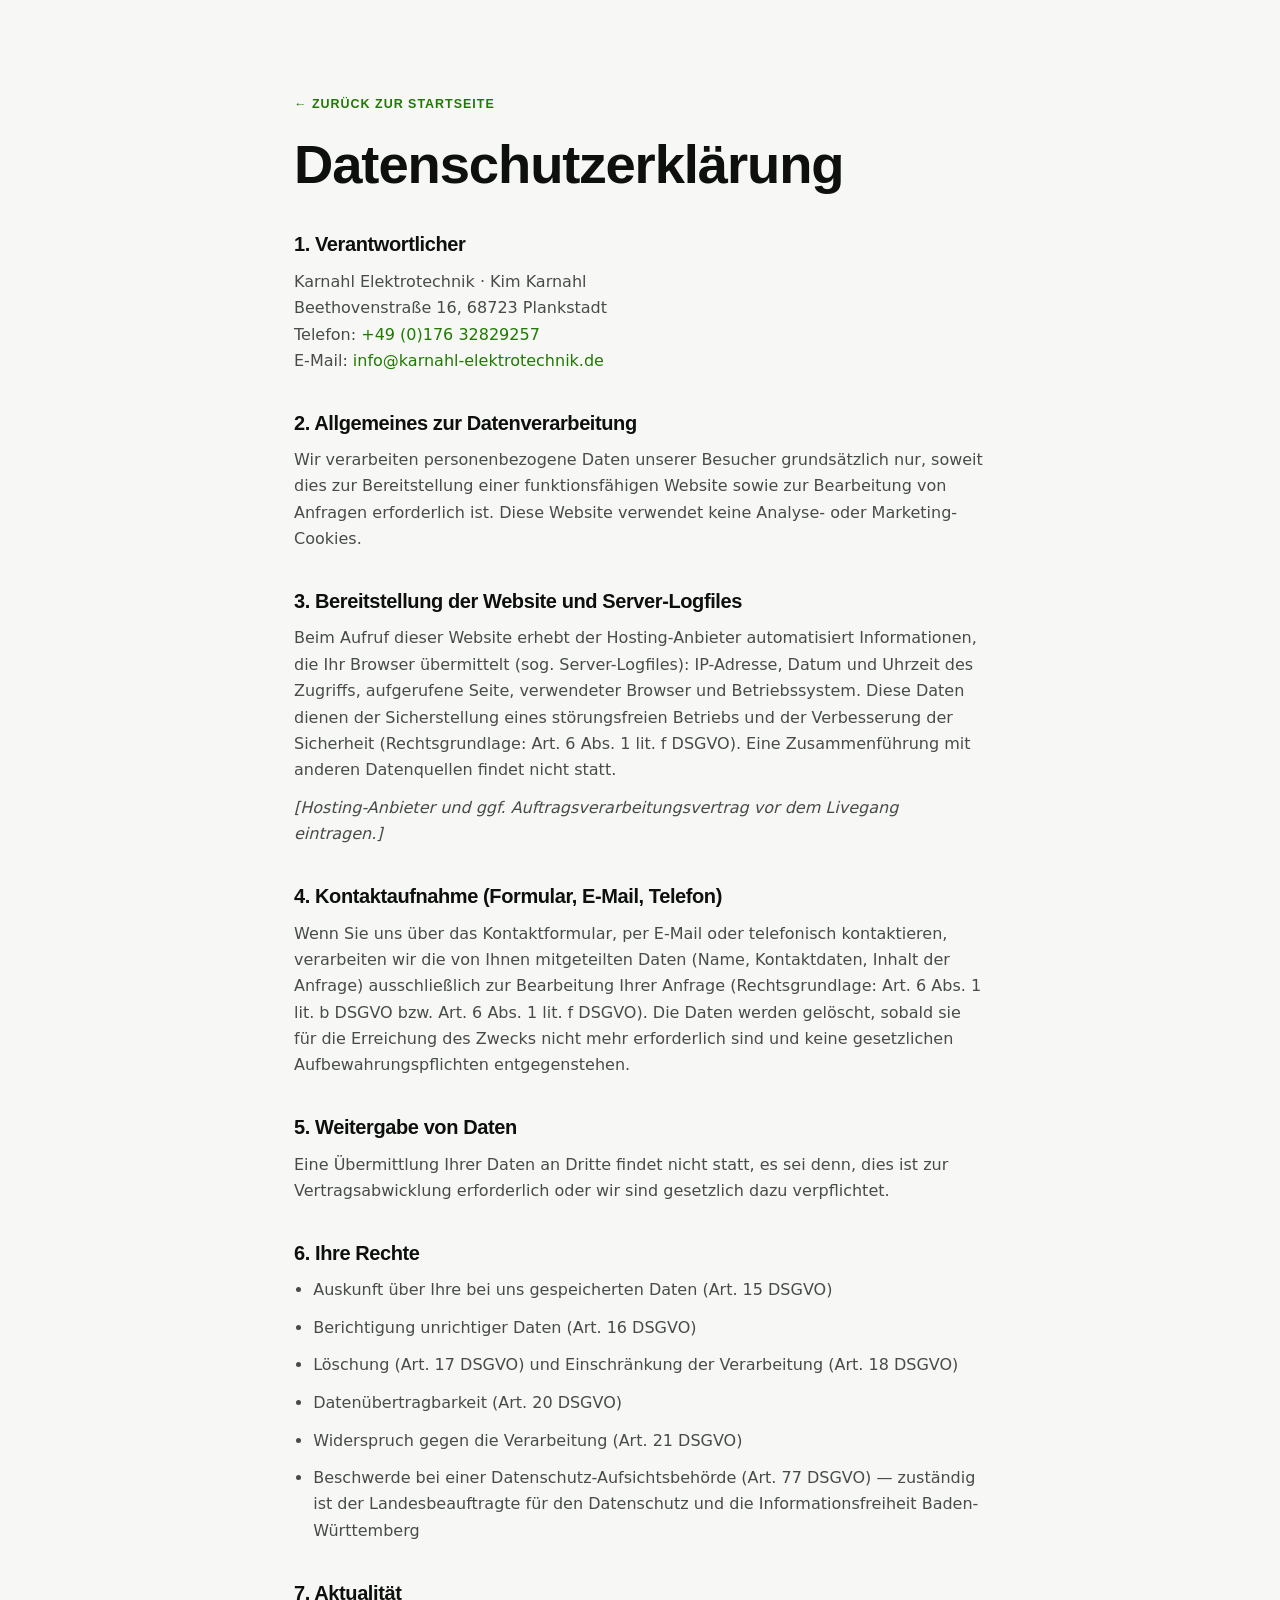
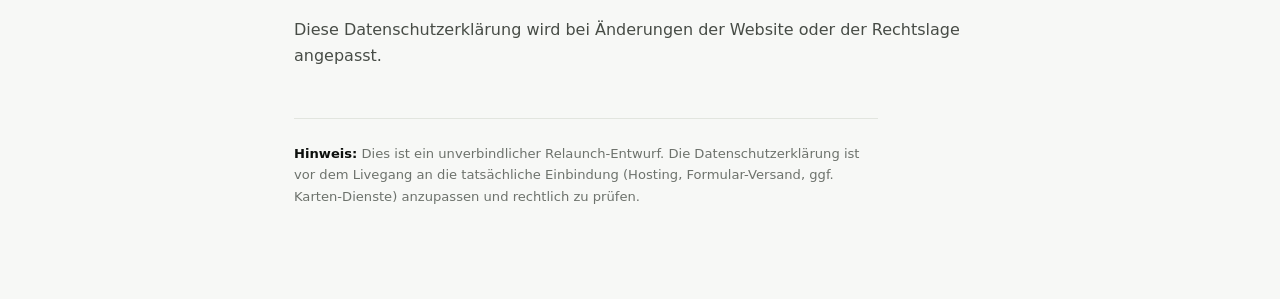
==== datenschutz.html @ 7d43b594 "Karnahl Elektrotechnik: Relaunch-Vorschau (Montserrat + Volt-Grün, Bild-Slots mit Platzhaltern) Co-A" ====
<!DOCTYPE html>
<html lang="de">
<head>
<meta charset="UTF-8">
<meta name="viewport" content="width=device-width, initial-scale=1">
<title>Datenschutzerklärung – Karnahl Elektrotechnik</title>
<meta name="robots" content="noindex, nofollow">
<meta name="theme-color" content="#0d100d">
<link rel="icon" href="img/favicon.svg" type="image/svg+xml">
<link rel="stylesheet" href="css/style.css">
<link rel="stylesheet" href="css/legal.css">
</head>
<body>
<div class="legal">
  <a class="back" href="index.html">← Zurück zur Startseite</a>
  <h1>Datenschutzerklärung</h1>

  <h2>1. Verantwortlicher</h2>
  <p>
    Karnahl Elektrotechnik · Kim Karnahl<br>
    Beethovenstraße 16, 68723 Plankstadt<br>
    Telefon: <a href="tel:+4917632829257">+49 (0)176 32829257</a><br>
    E-Mail: <a href="mailto:info@karnahl-elektrotechnik.de">info@karnahl-elektrotechnik.de</a>
  </p>

  <h2>2. Allgemeines zur Datenverarbeitung</h2>
  <p>Wir verarbeiten personenbezogene Daten unserer Besucher grundsätzlich nur, soweit dies zur Bereitstellung einer funktionsfähigen Website sowie zur Bearbeitung von Anfragen erforderlich ist. Diese Website verwendet keine Analyse- oder Marketing-Cookies.</p>

  <h2>3. Bereitstellung der Website und Server-Logfiles</h2>
  <p>Beim Aufruf dieser Website erhebt der Hosting-Anbieter automatisiert Informationen, die Ihr Browser übermittelt (sog. Server-Logfiles): IP-Adresse, Datum und Uhrzeit des Zugriffs, aufgerufene Seite, verwendeter Browser und Betriebssystem. Diese Daten dienen der Sicherstellung eines störungsfreien Betriebs und der Verbesserung der Sicherheit (Rechtsgrundlage: Art. 6 Abs. 1 lit. f DSGVO). Eine Zusammenführung mit anderen Datenquellen findet nicht statt.</p>
  <p><em>[Hosting-Anbieter und ggf. Auftragsverarbeitungsvertrag vor dem Livegang eintragen.]</em></p>

  <h2>4. Kontaktaufnahme (Formular, E-Mail, Telefon)</h2>
  <p>Wenn Sie uns über das Kontaktformular, per E-Mail oder telefonisch kontaktieren, verarbeiten wir die von Ihnen mitgeteilten Daten (Name, Kontaktdaten, Inhalt der Anfrage) ausschließlich zur Bearbeitung Ihrer Anfrage (Rechtsgrundlage: Art. 6 Abs. 1 lit. b DSGVO bzw. Art. 6 Abs. 1 lit. f DSGVO). Die Daten werden gelöscht, sobald sie für die Erreichung des Zwecks nicht mehr erforderlich sind und keine gesetzlichen Aufbewahrungspflichten entgegenstehen.</p>

  <h2>5. Weitergabe von Daten</h2>
  <p>Eine Übermittlung Ihrer Daten an Dritte findet nicht statt, es sei denn, dies ist zur Vertragsabwicklung erforderlich oder wir sind gesetzlich dazu verpflichtet.</p>

  <h2>6. Ihre Rechte</h2>
  <ul>
    <li>Auskunft über Ihre bei uns gespeicherten Daten (Art. 15 DSGVO)</li>
    <li>Berichtigung unrichtiger Daten (Art. 16 DSGVO)</li>
    <li>Löschung (Art. 17 DSGVO) und Einschränkung der Verarbeitung (Art. 18 DSGVO)</li>
    <li>Datenübertragbarkeit (Art. 20 DSGVO)</li>
    <li>Widerspruch gegen die Verarbeitung (Art. 21 DSGVO)</li>
    <li>Beschwerde bei einer Datenschutz-Aufsichtsbehörde (Art. 77 DSGVO) — zuständig ist der Landesbeauftragte für den Datenschutz und die Informationsfreiheit Baden-Württemberg</li>
  </ul>

  <h2>7. Aktualität</h2>
  <p>Diese Datenschutzerklärung wird bei Änderungen der Website oder der Rechtslage angepasst.</p>

  <p class="muted-note"><strong>Hinweis:</strong> Dies ist ein unverbindlicher Relaunch-Entwurf. Die Datenschutzerklärung ist vor dem Livegang an die tatsächliche Einbindung (Hosting, Formular-Versand, ggf. Karten-Dienste) anzupassen und rechtlich zu prüfen.</p>
</div>
</body>
</html>
---- css/style.css ----
/* ============================================================
   Karnahl Elektrotechnik — Relaunch-Entwurf
   Marken-DNA der Altseite: Montserrat, Schwarz/Weiß + Volt-Grün
   (rgb 64,255,0 — auf der alten Seite Icon-Hover, hier Signatur)
   ============================================================ */

/* ---------- Fonts (selbst gehostet, DSGVO) ---------- */
@font-face{font-family:'Montserrat';font-weight:500;font-display:swap;src:url('../fonts/montserrat-500.woff2') format('woff2')}
@font-face{font-family:'Montserrat';font-weight:700;font-display:swap;src:url('../fonts/montserrat-700.woff2') format('woff2')}
@font-face{font-family:'Montserrat';font-weight:800;font-display:swap;src:url('../fonts/montserrat-800.woff2') format('woff2')}
@font-face{font-family:'Inter';font-weight:400;font-display:swap;src:url('../fonts/inter-400.woff2') format('woff2')}
@font-face{font-family:'Inter';font-weight:500;font-display:swap;src:url('../fonts/inter-500.woff2') format('woff2')}
@font-face{font-family:'Inter';font-weight:600;font-display:swap;src:url('../fonts/inter-600.woff2') format('woff2')}

/* ---------- Tokens ---------- */
:root{
  --paper:#f7f8f6;
  --paper-2:#eef0ec;
  --white:#ffffff;
  --ink:#0d100d;
  --ink-2:#161a16;
  --ink-soft:#474c46;
  --muted:#6d726c;
  --line:#e2e5df;
  --volt:#40ff00;        /* nur auf dunklen Flächen / als Füllung mit dunkler Schrift */
  --volt-soft:#35d600;
  --green:#1f7a00;       /* lesbares Grün auf hellem Grund */
  --font:'Inter',system-ui,Arial,sans-serif;
  --display:'Montserrat','Inter',sans-serif;
  --maxw:1200px;
  --pad:clamp(1.25rem,5vw,4.5rem);
}

*,*::before,*::after{box-sizing:border-box;margin:0;padding:0}
html{scroll-behavior:smooth;-webkit-text-size-adjust:100%}
body{
  font-family:var(--font);background:var(--paper);color:var(--ink);
  line-height:1.65;overflow-x:hidden;-webkit-font-smoothing:antialiased;
}
img{max-width:100%;display:block}
a{color:inherit;text-decoration:none}
::selection{background:var(--volt);color:var(--ink)}
:focus-visible{outline:2px solid var(--green);outline-offset:3px}

h1,h2,h3,h4{font-family:var(--display);font-weight:800;line-height:1.08;letter-spacing:-.02em}

/* ---------- helpers ---------- */
.wrap{max-width:var(--maxw);margin:0 auto;padding-left:var(--pad);padding-right:var(--pad)}
.eyebrow{
  font-family:var(--display);font-weight:700;font-size:.72rem;letter-spacing:.24em;
  text-transform:uppercase;color:var(--green);display:inline-flex;align-items:center;gap:.7rem;
}
.eyebrow::before{content:"";width:24px;height:2px;background:var(--green);display:inline-block}
.eyebrow.on-dark{color:#fff;text-shadow:0 1px 12px rgba(0,0,0,.6)}
.eyebrow.on-dark::before{background:var(--volt)}

.reveal{opacity:0;transform:translateY(26px);transition:opacity .8s cubic-bezier(.16,1,.3,1),transform .8s cubic-bezier(.16,1,.3,1)}
.reveal.in{opacity:1;transform:none}
@media (prefers-reduced-motion:reduce){.reveal{opacity:1!important;transform:none!important;transition:none}html{scroll-behavior:auto}}

.btn{display:inline-flex;align-items:center;gap:.6rem;font-family:var(--display);font-weight:700;font-size:.9rem;
  padding:.95rem 1.7rem;border-radius:9px;cursor:pointer;border:1.5px solid transparent;
  transition:transform .2s,box-shadow .2s,background .2s,color .2s,border-color .2s}
.btn svg{width:16px;height:16px}
.btn-primary{background:var(--volt);color:var(--ink)}
.btn-primary:hover{background:var(--volt-soft);transform:translateY(-2px);box-shadow:0 12px 30px rgba(64,255,0,.3)}
.btn-outline{border-color:rgba(255,255,255,.35);color:#fff}
.btn-outline:hover{border-color:var(--volt);color:var(--volt);transform:translateY(-2px)}

/* ---------- Bild-Slots (Platzhalter, bis echte Bilder in img/ liegen) ---------- */
.media{position:relative;background:
  repeating-linear-gradient(-45deg,var(--paper-2) 0 14px,#e7eae4 14px 28px)}
.media .ph{position:absolute;inset:0;display:flex;flex-direction:column;align-items:center;justify-content:center;
  gap:.7rem;color:var(--muted);text-align:center;padding:1rem}
.media .ph svg{width:34px;height:34px;opacity:.55}
.media .ph span{font-family:var(--display);font-weight:500;font-size:.68rem;letter-spacing:.14em;text-transform:uppercase}
.media.has-img .ph{display:none}
.media>img{position:absolute;inset:0;width:100%;height:100%;object-fit:cover}
.energy .media{background:repeating-linear-gradient(-45deg,#181d17 0 14px,#141813 14px 28px)}
.energy .media .ph{color:#8b918a}

/* ============================================================ NAV */
.nav{position:fixed;top:0;left:0;right:0;z-index:100;display:flex;align-items:center;justify-content:space-between;
  padding:1rem var(--pad);transition:padding .35s ease,background .35s ease,box-shadow .35s ease;color:#fff}
.nav.scrolled{background:rgba(13,16,13,.9);backdrop-filter:saturate(140%) blur(10px);box-shadow:0 1px 0 rgba(255,255,255,.08);padding-top:.65rem;padding-bottom:.65rem}
.brand{display:flex;align-items:center;gap:.65rem;flex:none}
.bmark{width:40px;height:40px;border-radius:10px;background:var(--volt);color:var(--ink);display:grid;place-items:center;flex:none}
.bmark svg{width:22px;height:22px}
.brand .bname{font-family:var(--display);font-weight:800;font-size:1.06rem;line-height:1.05;letter-spacing:-.01em;color:#fff;text-shadow:0 1px 10px rgba(0,0,0,.5)}
.brand .bname span{display:block;font-family:var(--font);font-weight:500;font-size:.62rem;letter-spacing:.16em;text-transform:uppercase;color:#c9cdc7;text-shadow:0 1px 8px rgba(0,0,0,.6)}
@media(max-width:520px){.brand .bname span{display:none}}
.nav-links{display:flex;align-items:center;gap:1.8rem;font-size:.92rem;font-weight:500}
.nav-links a{color:#e8eae6;transition:color .2s;text-shadow:0 1px 10px rgba(0,0,0,.55)}
.nav-links a:hover{color:var(--volt)}
.nav-cta{color:var(--ink)!important;background:var(--volt);padding:.55rem 1.1rem;border-radius:8px;font-family:var(--display);font-weight:700;font-size:.85rem;text-shadow:none!important}
.nav-cta:hover{background:var(--volt-soft);color:var(--ink)!important}
.burger{display:none;flex-direction:column;gap:5px;background:none;border:0;cursor:pointer;padding:.4rem;z-index:110}
.burger span{width:24px;height:2px;background:#fff;transition:.3s}
.burger.open span{background:var(--ink)}
.burger.open span:nth-child(1){transform:translateY(7px) rotate(45deg)}
.burger.open span:nth-child(2){opacity:0}
.burger.open span:nth-child(3){transform:translateY(-7px) rotate(-45deg)}

/* ============================================================ HERO */
.hero{position:relative;min-height:100svh;display:flex;align-items:flex-end;overflow:hidden;background:
  radial-gradient(1100px 620px at 78% 18%,rgba(64,255,0,.14),transparent 60%),
  radial-gradient(800px 500px at 12% 88%,rgba(64,255,0,.07),transparent 65%),
  linear-gradient(180deg,#10140f 0%,#0d100d 55%,#0a0d0a 100%)}
.hero-bg{position:absolute;inset:0;z-index:0;background:none}
.hero-bg .ph{display:none}
.hero-bg>img{position:absolute;inset:0;width:100%;height:118%;object-fit:cover;object-position:center;will-change:transform;opacity:.5}
.hero-bg::after{content:"";position:absolute;inset:0;
  background:linear-gradient(180deg,rgba(13,16,13,.55) 0%,rgba(13,16,13,.25) 35%,rgba(13,16,13,.55) 68%,rgba(10,13,10,.92) 100%)}
.hero-grid{position:absolute;inset:0;z-index:1;pointer-events:none;opacity:.5;
  background:
    linear-gradient(rgba(255,255,255,.045) 1px,transparent 1px),
    linear-gradient(90deg,rgba(255,255,255,.045) 1px,transparent 1px);
  background-size:72px 72px;
  -webkit-mask-image:radial-gradient(900px 600px at 70% 30%,#000 30%,transparent 75%);
  mask-image:radial-gradient(900px 600px at 70% 30%,#000 30%,transparent 75%)}
.hero-inner{position:relative;z-index:2;width:100%;max-width:var(--maxw);margin:0 auto;padding:clamp(7rem,16vh,10rem) var(--pad) clamp(3rem,7vh,5rem)}
.hero h1{font-size:clamp(2.5rem,7.2vw,5.6rem);color:#fff;text-wrap:balance;margin:1.3rem 0 1.2rem;max-width:15ch;text-shadow:0 2px 30px rgba(0,0,0,.45)}
.hero h1 em{font-style:normal;color:var(--volt);text-shadow:0 0 38px rgba(64,255,0,.45)}
.hero-sub{max-width:52ch;font-size:clamp(1rem,1.6vw,1.18rem);color:#dde1db;font-weight:400;text-shadow:0 1px 14px rgba(0,0,0,.6)}
.hero-actions{display:flex;flex-wrap:wrap;gap:.9rem;margin-top:2.1rem}
.hero-meta{display:flex;flex-wrap:wrap;gap:1.2rem 2.4rem;margin-top:clamp(2.2rem,6vh,3.4rem);padding-top:1.4rem;border-top:1px solid rgba(255,255,255,.14)}
.hero-meta span{font-size:.86rem;color:#b9beb7}
.hero-meta b{color:#fff;font-family:var(--display);font-weight:700;margin-right:.35rem}

/* ============================================================ TRUST STRIP */
.strip{background:var(--ink);color:#fff;overflow:hidden;border-top:1px solid rgba(64,255,0,.25)}
.strip-track{display:flex;gap:3rem;padding:.95rem 0;white-space:nowrap;width:max-content;animation:marq 32s linear infinite}
.strip:hover .strip-track{animation-play-state:paused}
.strip-track span{font-family:var(--display);font-weight:500;font-size:.78rem;letter-spacing:.14em;text-transform:uppercase;color:#d6d9d4;display:inline-flex;align-items:center;gap:3rem}
.strip-track span::after{content:"◆";color:var(--volt);font-size:.6rem}
@keyframes marq{to{transform:translateX(-50%)}}
@media(prefers-reduced-motion:reduce){.strip-track{animation:none}}

/* ============================================================ INTRO */
.intro{padding:clamp(5rem,12vh,8.5rem) 0}
.intro-grid{display:grid;grid-template-columns:1.25fr 1fr;gap:clamp(2rem,5vw,5rem);align-items:end}
.intro .big{font-family:var(--display);font-size:clamp(1.5rem,3.6vw,2.6rem);font-weight:800;line-height:1.22;letter-spacing:-.02em;max-width:22ch;text-wrap:balance;margin-top:1.4rem}
.intro .big b{color:var(--green);font-weight:800}
.intro-side p{color:var(--ink-soft);margin-bottom:1rem}
.intro-stats{display:flex;gap:2.5rem;margin-top:2rem;flex-wrap:wrap}
.intro-stats .s b{font-family:var(--display);font-size:2rem;font-weight:800;color:var(--green);display:block;line-height:1}
.intro-stats .s span{font-size:.76rem;letter-spacing:.05em;color:var(--muted);text-transform:uppercase}
@media(max-width:800px){.intro-grid{grid-template-columns:1fr}}

/* ============================================================ LEISTUNGEN */
.services{padding:clamp(3rem,6vh,4rem) 0 clamp(5rem,12vh,8rem)}
.sec-head{display:flex;justify-content:space-between;align-items:flex-end;gap:2rem;margin-bottom:3rem;flex-wrap:wrap}
.sec-head h2{font-size:clamp(2rem,5vw,3.2rem)}
.sec-head p{color:var(--ink-soft);max-width:36ch}
.svc-grid{display:grid;grid-template-columns:repeat(3,1fr);gap:clamp(1rem,2.5vw,1.5rem)}
.svc{background:var(--white);border:1px solid var(--line);border-radius:16px;overflow:hidden;display:flex;flex-direction:column;
  transition:transform .35s cubic-bezier(.16,1,.3,1),box-shadow .35s,border-color .35s}
.svc:hover{transform:translateY(-6px);box-shadow:0 24px 50px rgba(13,16,13,.1);border-color:#c9d6c2}
.svc.feature{grid-column:1/-1;flex-direction:row}
.svc-img{position:relative;overflow:hidden;aspect-ratio:16/10}
.svc-img>img{transition:transform .6s cubic-bezier(.16,1,.3,1)}
.svc:hover .svc-img>img{transform:scale(1.05)}
.svc.feature .svc-img{flex:1.1;min-height:320px;aspect-ratio:auto}
.svc-body{padding:clamp(1.4rem,3vw,2rem);display:flex;flex-direction:column;gap:.6rem}
.svc.feature .svc-body{flex:1;justify-content:center}
.svc-tag{font-family:var(--display);font-weight:700;font-size:.68rem;letter-spacing:.14em;text-transform:uppercase;color:var(--green)}
.svc h3{font-size:clamp(1.25rem,2.2vw,1.6rem)}
.svc.feature h3{font-size:clamp(1.6rem,3vw,2.2rem)}
.svc p{color:var(--ink-soft);font-size:.95rem}
.svc ul{list-style:none;display:flex;flex-wrap:wrap;gap:.4rem .5rem;margin-top:.3rem}
.svc ul li{font-family:var(--display);font-weight:500;font-size:.72rem;color:var(--ink-soft);background:var(--paper);border:1px solid var(--line);padding:.28rem .6rem;border-radius:6px}
@media(max-width:960px){.svc-grid{grid-template-columns:1fr 1fr}}
@media(max-width:640px){.svc-grid{grid-template-columns:1fr}.svc.feature{flex-direction:column}.svc.feature .svc-img{min-height:220px}}

/* ============================================================ ENERGIE (dark band) */
.energy{background:var(--ink);color:#fff;padding:clamp(5rem,13vh,9rem) 0;position:relative;overflow:hidden}
.energy::before{content:"";position:absolute;top:-30%;right:-8%;width:560px;height:560px;border-radius:50%;
  background:radial-gradient(circle,rgba(64,255,0,.22),transparent 70%);pointer-events:none}
.energy-grid{position:relative;display:grid;grid-template-columns:1fr 1fr;gap:clamp(2rem,6vw,5rem);align-items:center}
.energy h2{font-size:clamp(2rem,5vw,3.3rem);margin:1.2rem 0 1.3rem}
.energy h2 span{color:var(--volt)}
.energy p{color:#c3c8c1;margin-bottom:1.1rem;max-width:52ch}
.energy p strong{color:#fff}
.energy-media{border-radius:18px;overflow:hidden;box-shadow:0 40px 80px rgba(0,0,0,.5);aspect-ratio:1/1}
.energy-facts{display:grid;grid-template-columns:repeat(3,1fr);gap:1rem;margin-top:2.2rem}
.energy-facts .f{border-top:2px solid var(--volt);padding-top:.7rem}
.energy-facts .f b{font-family:var(--display);font-weight:800;font-size:1.4rem;display:block;line-height:1.1}
.energy-facts .f span{font-size:.75rem;color:#9aa099;letter-spacing:.04em}
@media(max-width:800px){.energy-grid{grid-template-columns:1fr}.energy-media{order:-1}}

/* ============================================================ BETRIEB */
.about{padding:clamp(5rem,13vh,9rem) 0;background:var(--paper-2)}
.about-grid{display:grid;grid-template-columns:1fr 1.1fr;gap:clamp(2rem,6vw,5rem);align-items:center}
.about-media{border-radius:18px;overflow:hidden;box-shadow:0 40px 80px rgba(13,16,13,.16);aspect-ratio:4/5}
.about h2{font-size:clamp(2rem,5vw,3.1rem);margin:1.2rem 0 1.4rem}
.about p{color:var(--ink-soft);margin-bottom:1.1rem;max-width:52ch}
.about p strong{color:var(--ink);font-weight:600}
.about .vals{display:grid;grid-template-columns:1fr 1fr;gap:1rem 1.5rem;margin-top:1.8rem}
.about .vals .v{display:flex;gap:.7rem;align-items:flex-start}
.about .vals .v svg{width:20px;height:20px;color:var(--green);flex:none;margin-top:2px}
.about .vals .v b{font-family:var(--display);font-weight:700;font-size:.96rem;display:block}
.about .vals .v span{font-size:.85rem;color:var(--muted)}
@media(max-width:800px){.about-grid{grid-template-columns:1fr}.about-media{order:-1;max-width:420px}}

/* ============================================================ KONTAKT */
.contact{padding:clamp(5rem,13vh,9rem) 0}
.contact-grid{display:grid;grid-template-columns:1fr 1fr;gap:clamp(2rem,6vw,5rem)}
.contact h2{font-size:clamp(2rem,5.4vw,3.4rem);margin:1.2rem 0 1.3rem;text-wrap:balance}
.contact-lead{color:var(--ink-soft);max-width:42ch;margin-bottom:2rem}
.contact-list{display:flex;flex-direction:column}
.contact-row{display:flex;align-items:center;gap:1rem;padding:1.1rem 0;border-top:1px solid var(--line);transition:padding-left .25s}
.contact-row:last-child{border-bottom:1px solid var(--line)}
.contact-row:hover{padding-left:.4rem}
.contact-row .ico{width:42px;height:42px;flex:none;border-radius:10px;background:var(--white);border:1px solid var(--line);display:grid;place-items:center;color:var(--green)}
.contact-row .ico svg{width:19px;height:19px}
.contact-row b{display:block;font-family:var(--display);font-weight:700;font-size:.68rem;letter-spacing:.14em;text-transform:uppercase;color:var(--muted)}
.contact-row a,.contact-row p{font-size:1.02rem;font-weight:600;color:var(--ink)}
.card{background:var(--white);border:1px solid var(--line);border-radius:18px;padding:clamp(1.5rem,4vw,2.4rem);box-shadow:0 20px 50px rgba(13,16,13,.06)}
.card h3{font-size:1.3rem;margin-bottom:.3rem}
.card>p{color:var(--muted);font-size:.92rem;margin-bottom:1.5rem}
.field{margin-bottom:1rem}
.field label{display:block;font-family:var(--display);font-weight:500;font-size:.7rem;letter-spacing:.1em;text-transform:uppercase;color:var(--muted);margin-bottom:.4rem}
.field input,.field textarea{width:100%;background:var(--paper);border:1px solid var(--line);border-radius:9px;padding:.8rem 1rem;color:var(--ink);font-family:var(--font);font-size:.95rem;transition:border .2s}
.field input:focus,.field textarea:focus{outline:none;border-color:var(--green)}
.field textarea{resize:vertical;min-height:110px}
.row-2{display:grid;grid-template-columns:1fr 1fr;gap:1rem}
.card .btn-primary{width:100%;justify-content:center;margin-top:.4rem}
.form-note{font-size:.76rem;color:var(--muted);margin-top:1rem;line-height:1.5}
.form-note a{text-decoration:underline}
@media(max-width:800px){.contact-grid{grid-template-columns:1fr}.row-2{grid-template-columns:1fr}}

/* ============================================================ FOOTER */
.footer{background:var(--ink);color:#fff;padding:clamp(3rem,7vh,4.5rem) 0 2rem}
.footer-top{display:flex;justify-content:space-between;gap:2.5rem;flex-wrap:wrap;padding-bottom:2.5rem;border-bottom:1px solid rgba(255,255,255,.12)}
.footer-brand{max-width:34ch}
.footer-brand .fname{font-family:var(--display);font-weight:800;font-size:1.15rem;margin-bottom:.8rem}
.footer-brand p{color:#a6aba4;font-size:.9rem}
.footer-cols{display:flex;gap:clamp(2rem,6vw,4.5rem);flex-wrap:wrap}
.footer-col h4{font-family:var(--display);font-weight:700;font-size:.7rem;letter-spacing:.14em;text-transform:uppercase;color:var(--volt);margin-bottom:1rem}
.footer-col a,.footer-col p{display:block;color:#a6aba4;font-size:.9rem;margin-bottom:.55rem;transition:color .2s}
.footer-col a:hover{color:#fff}
.footer-bottom{display:flex;justify-content:space-between;gap:1rem;flex-wrap:wrap;padding-top:1.8rem;font-size:.8rem;color:#898e87}
.footer-bottom .made{font-family:var(--display);font-weight:500}

/* ---------- Mobile nav ---------- */
@media(max-width:900px){
  .nav-links{position:fixed;inset:0 0 0 auto;width:min(80%,320px);flex-direction:column;justify-content:center;align-items:flex-start;
    gap:1.5rem;background:var(--white);padding:2rem var(--pad);transform:translateX(100%);
    transition:transform .4s cubic-bezier(.16,1,.3,1);box-shadow:-10px 0 40px rgba(0,0,0,.15)}
  .nav-links.open{transform:translateX(0)}
  .nav-links a{font-size:1.15rem;color:var(--ink);text-shadow:none}
  .nav-links a:hover{color:var(--green)}
  .burger{display:flex}
}
---- css/legal.css ----
.legal{max-width:820px;margin:0 auto;padding:clamp(4rem,10vh,6rem) var(--pad) 5rem}
.legal a.back{font-family:var(--display);font-weight:700;font-size:.78rem;letter-spacing:.08em;text-transform:uppercase;color:var(--green)}
.legal h1{font-size:clamp(2rem,6vw,3.4rem);margin:1.2rem 0 2.5rem}
.legal h2{font-size:1.25rem;margin:2.4rem 0 .8rem;color:var(--ink)}
.legal h3{font-size:1.05rem;margin:1.6rem 0 .5rem;color:var(--ink)}
.legal p,.legal li{color:var(--ink-soft);margin-bottom:.7rem;max-width:70ch}
.legal ul{padding-left:1.2rem;margin-bottom:.7rem}
.legal strong{color:var(--ink)}
.legal a{color:var(--green)}
.legal .muted-note{font-size:.82rem;color:var(--muted);margin-top:3rem;padding-top:1.5rem;border-top:1px solid var(--line)}
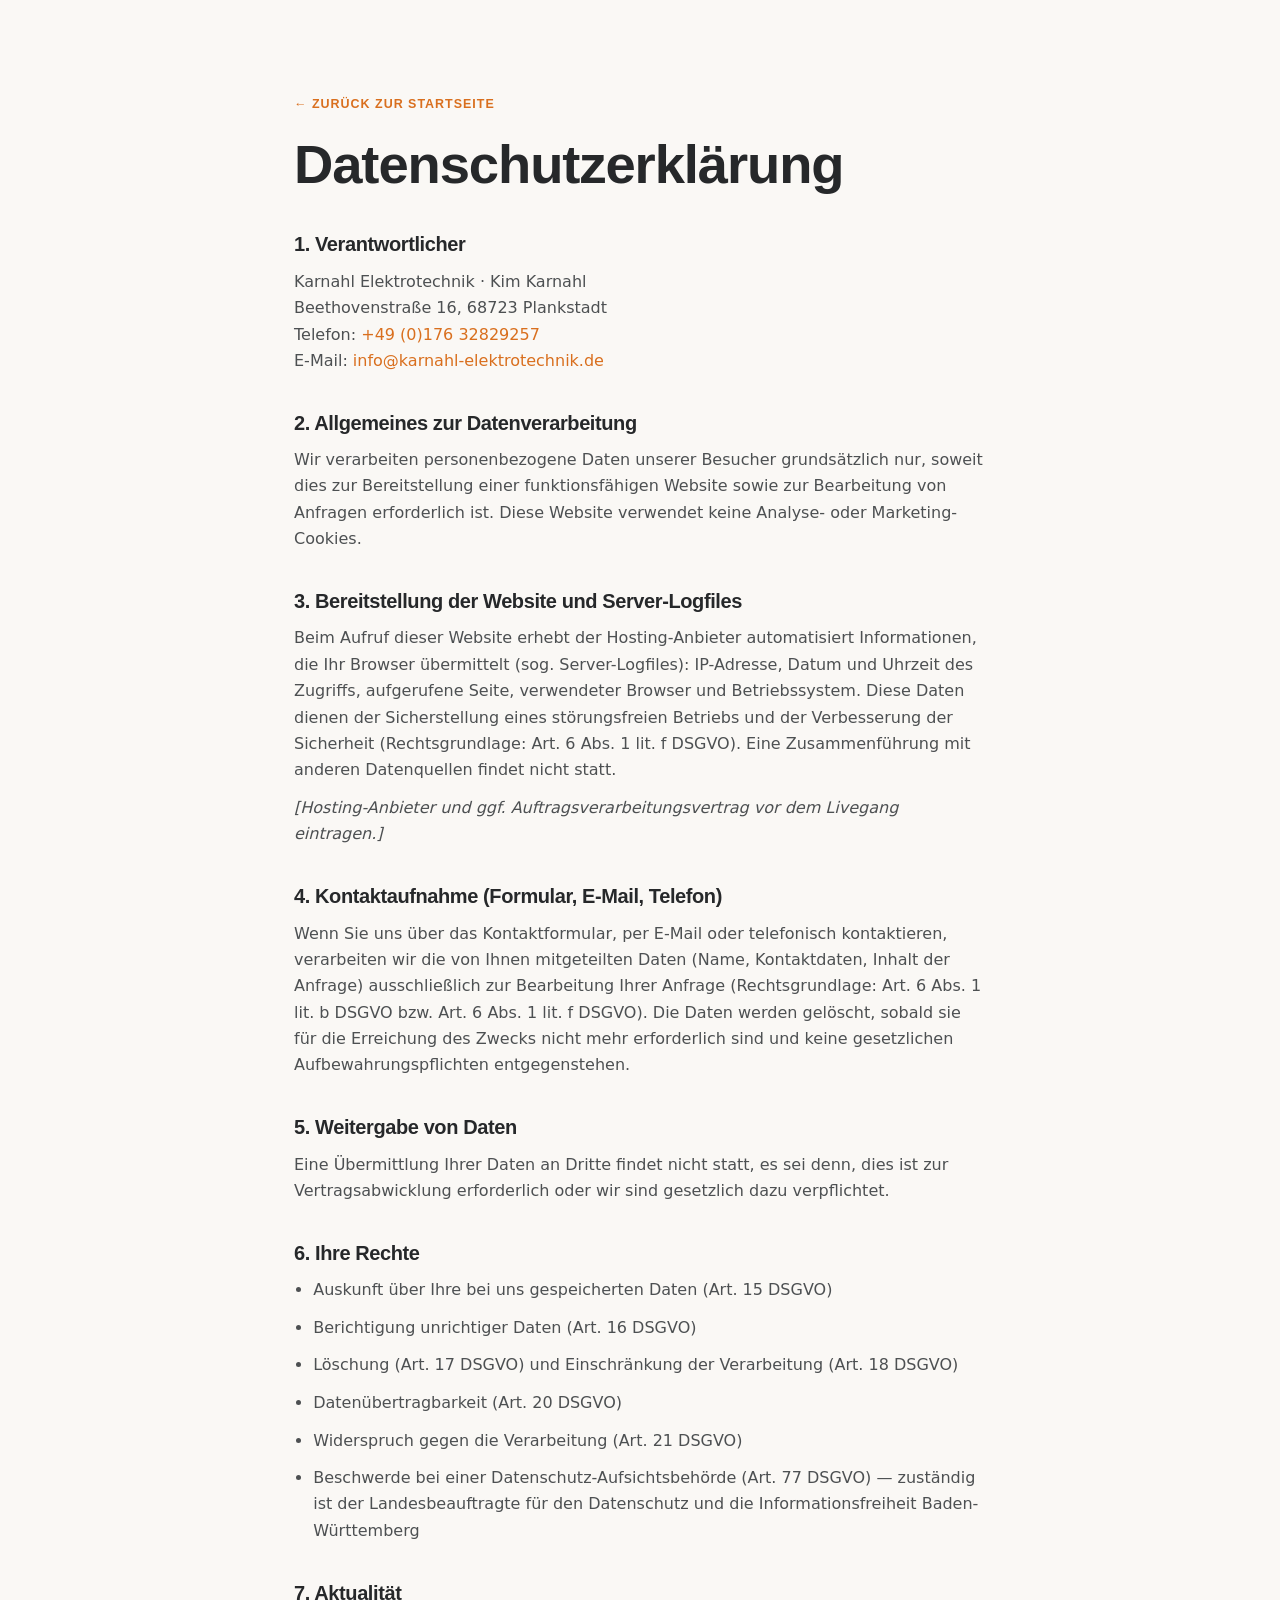
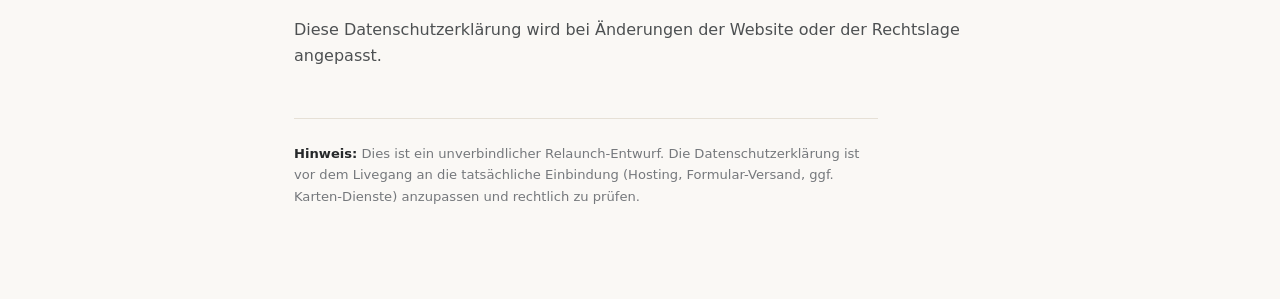
==== commit a2b52968: "Umbau auf echte Marken-DNA: Orange/Anthrazit aus Original-Logo, helle Bühne, Logo eingebunden Co-Aut" ====
--- a/datenschutz.html
+++ b/datenschutz.html
@@ -5,7 +5,7 @@
 <meta name="viewport" content="width=device-width, initial-scale=1">
 <title>Datenschutzerklärung – Karnahl Elektrotechnik</title>
 <meta name="robots" content="noindex, nofollow">
-<meta name="theme-color" content="#0d100d">
+<meta name="theme-color" content="#f08030">
 <link rel="icon" href="img/favicon.svg" type="image/svg+xml">
 <link rel="stylesheet" href="css/style.css">
 <link rel="stylesheet" href="css/legal.css">
--- a/css/style.css
+++ b/css/style.css
@@ -1,7 +1,7 @@
 /* ============================================================
    Karnahl Elektrotechnik — Relaunch-Entwurf
-   Marken-DNA der Altseite: Montserrat, Schwarz/Weiß + Volt-Grün
-   (rgb 64,255,0 — auf der alten Seite Icon-Hover, hier Signatur)
+   Marken-DNA aus dem Original-Logo: Orange #F08030 + Anthrazit
+   #606060/#26282a, helle warm-neutrale Bühne, Montserrat.
    ============================================================ */
 
 /* ---------- Fonts (selbst gehostet, DSGVO) ---------- */
@@ -14,17 +14,16 @@
 
 /* ---------- Tokens ---------- */
 :root{
-  --paper:#f7f8f6;
-  --paper-2:#eef0ec;
+  --paper:#faf8f5;
+  --paper-2:#f1ede7;
   --white:#ffffff;
-  --ink:#0d100d;
-  --ink-2:#161a16;
-  --ink-soft:#474c46;
-  --muted:#6d726c;
-  --line:#e2e5df;
-  --volt:#40ff00;        /* nur auf dunklen Flächen / als Füllung mit dunkler Schrift */
-  --volt-soft:#35d600;
-  --green:#1f7a00;       /* lesbares Grün auf hellem Grund */
+  --ink:#26282a;         /* Anthrazit — Text & dunkle Bänder */
+  --ink-soft:#4d5052;
+  --muted:#75787c;
+  --line:#e6e0d6;
+  --orange:#f08030;      /* Marken-Orange aus dem Logo — Flächen/CTA/dunkler Grund */
+  --orange-deep:#d96f1e; /* Hover / kräftiger */
+  --orange-text:#c05f10; /* lesbares Orange für kleinen Text auf hellem Grund */
   --font:'Inter',system-ui,Arial,sans-serif;
   --display:'Montserrat','Inter',sans-serif;
   --maxw:1200px;
@@ -39,8 +38,8 @@
 }
 img{max-width:100%;display:block}
 a{color:inherit;text-decoration:none}
-::selection{background:var(--volt);color:var(--ink)}
-:focus-visible{outline:2px solid var(--green);outline-offset:3px}
+::selection{background:var(--orange);color:#fff}
+:focus-visible{outline:2px solid var(--orange-deep);outline-offset:3px}
 
 h1,h2,h3,h4{font-family:var(--display);font-weight:800;line-height:1.08;letter-spacing:-.02em}
 
@@ -48,11 +47,11 @@
 .wrap{max-width:var(--maxw);margin:0 auto;padding-left:var(--pad);padding-right:var(--pad)}
 .eyebrow{
   font-family:var(--display);font-weight:700;font-size:.72rem;letter-spacing:.24em;
-  text-transform:uppercase;color:var(--green);display:inline-flex;align-items:center;gap:.7rem;
-}
-.eyebrow::before{content:"";width:24px;height:2px;background:var(--green);display:inline-block}
-.eyebrow.on-dark{color:#fff;text-shadow:0 1px 12px rgba(0,0,0,.6)}
-.eyebrow.on-dark::before{background:var(--volt)}
+  text-transform:uppercase;color:var(--orange-text);display:inline-flex;align-items:center;gap:.7rem;
+}
+.eyebrow::before{content:"";width:24px;height:2px;background:var(--orange);display:inline-block}
+.eyebrow.on-dark{color:#ffd9b8}
+.eyebrow.on-dark::before{background:var(--orange)}
 
 .reveal{opacity:0;transform:translateY(26px);transition:opacity .8s cubic-bezier(.16,1,.3,1),transform .8s cubic-bezier(.16,1,.3,1)}
 .reveal.in{opacity:1;transform:none}
@@ -62,77 +61,78 @@
   padding:.95rem 1.7rem;border-radius:9px;cursor:pointer;border:1.5px solid transparent;
   transition:transform .2s,box-shadow .2s,background .2s,color .2s,border-color .2s}
 .btn svg{width:16px;height:16px}
-.btn-primary{background:var(--volt);color:var(--ink)}
-.btn-primary:hover{background:var(--volt-soft);transform:translateY(-2px);box-shadow:0 12px 30px rgba(64,255,0,.3)}
-.btn-outline{border-color:rgba(255,255,255,.35);color:#fff}
-.btn-outline:hover{border-color:var(--volt);color:var(--volt);transform:translateY(-2px)}
+.btn-primary{background:var(--orange);color:#211a12}
+.btn-primary:hover{background:var(--orange-deep);color:#fff;transform:translateY(-2px);box-shadow:0 12px 30px rgba(240,128,48,.35)}
+.btn-outline{border-color:#cfc8bb;color:var(--ink)}
+.btn-outline:hover{border-color:var(--orange);color:var(--orange-deep);transform:translateY(-2px)}
 
 /* ---------- Bild-Slots (Platzhalter, bis echte Bilder in img/ liegen) ---------- */
 .media{position:relative;background:
-  repeating-linear-gradient(-45deg,var(--paper-2) 0 14px,#e7eae4 14px 28px)}
+  repeating-linear-gradient(-45deg,var(--paper-2) 0 14px,#e9e3da 14px 28px)}
 .media .ph{position:absolute;inset:0;display:flex;flex-direction:column;align-items:center;justify-content:center;
   gap:.7rem;color:var(--muted);text-align:center;padding:1rem}
 .media .ph svg{width:34px;height:34px;opacity:.55}
 .media .ph span{font-family:var(--display);font-weight:500;font-size:.68rem;letter-spacing:.14em;text-transform:uppercase}
 .media.has-img .ph{display:none}
 .media>img{position:absolute;inset:0;width:100%;height:100%;object-fit:cover}
-.energy .media{background:repeating-linear-gradient(-45deg,#181d17 0 14px,#141813 14px 28px)}
-.energy .media .ph{color:#8b918a}
-
-/* ============================================================ NAV */
+.energy .media{background:repeating-linear-gradient(-45deg,#2e3033 0 14px,#292b2e 14px 28px)}
+.energy .media .ph{color:#9a9da1}
+
+/* ============================================================ NAV (hell) */
 .nav{position:fixed;top:0;left:0;right:0;z-index:100;display:flex;align-items:center;justify-content:space-between;
-  padding:1rem var(--pad);transition:padding .35s ease,background .35s ease,box-shadow .35s ease;color:#fff}
-.nav.scrolled{background:rgba(13,16,13,.9);backdrop-filter:saturate(140%) blur(10px);box-shadow:0 1px 0 rgba(255,255,255,.08);padding-top:.65rem;padding-bottom:.65rem}
-.brand{display:flex;align-items:center;gap:.65rem;flex:none}
-.bmark{width:40px;height:40px;border-radius:10px;background:var(--volt);color:var(--ink);display:grid;place-items:center;flex:none}
-.bmark svg{width:22px;height:22px}
-.brand .bname{font-family:var(--display);font-weight:800;font-size:1.06rem;line-height:1.05;letter-spacing:-.01em;color:#fff;text-shadow:0 1px 10px rgba(0,0,0,.5)}
-.brand .bname span{display:block;font-family:var(--font);font-weight:500;font-size:.62rem;letter-spacing:.16em;text-transform:uppercase;color:#c9cdc7;text-shadow:0 1px 8px rgba(0,0,0,.6)}
+  padding:.9rem var(--pad);transition:padding .35s ease,background .35s ease,box-shadow .35s ease;color:var(--ink);
+  background:rgba(250,248,245,.75);backdrop-filter:saturate(140%) blur(8px)}
+.nav.scrolled{background:rgba(255,255,255,.94);box-shadow:0 1px 0 var(--line);padding-top:.6rem;padding-bottom:.6rem}
+.brand{display:flex;align-items:center;gap:.7rem;flex:none}
+.brand .logo{height:clamp(38px,4.4vw,48px);width:auto;transition:height .35s ease}
+.nav.scrolled .brand .logo{height:clamp(34px,4vw,42px)}
+.brand .bname{font-family:var(--display);font-weight:800;font-size:1.06rem;line-height:1.05;letter-spacing:-.01em;color:var(--ink)}
+.brand .bname span{display:block;font-family:var(--font);font-weight:500;font-size:.62rem;letter-spacing:.16em;text-transform:uppercase;color:var(--muted)}
 @media(max-width:520px){.brand .bname span{display:none}}
 .nav-links{display:flex;align-items:center;gap:1.8rem;font-size:.92rem;font-weight:500}
-.nav-links a{color:#e8eae6;transition:color .2s;text-shadow:0 1px 10px rgba(0,0,0,.55)}
-.nav-links a:hover{color:var(--volt)}
-.nav-cta{color:var(--ink)!important;background:var(--volt);padding:.55rem 1.1rem;border-radius:8px;font-family:var(--display);font-weight:700;font-size:.85rem;text-shadow:none!important}
-.nav-cta:hover{background:var(--volt-soft);color:var(--ink)!important}
+.nav-links a{color:var(--ink-soft);transition:color .2s}
+.nav-links a:hover{color:var(--orange-deep)}
+.nav-cta{color:#211a12!important;background:var(--orange);padding:.55rem 1.1rem;border-radius:8px;font-family:var(--display);font-weight:700;font-size:.85rem}
+.nav-cta:hover{background:var(--orange-deep);color:#fff!important}
 .burger{display:none;flex-direction:column;gap:5px;background:none;border:0;cursor:pointer;padding:.4rem;z-index:110}
-.burger span{width:24px;height:2px;background:#fff;transition:.3s}
-.burger.open span{background:var(--ink)}
+.burger span{width:24px;height:2px;background:var(--ink);transition:.3s}
 .burger.open span:nth-child(1){transform:translateY(7px) rotate(45deg)}
 .burger.open span:nth-child(2){opacity:0}
 .burger.open span:nth-child(3){transform:translateY(-7px) rotate(-45deg)}
 
-/* ============================================================ HERO */
+/* ============================================================ HERO (hell) */
 .hero{position:relative;min-height:100svh;display:flex;align-items:flex-end;overflow:hidden;background:
-  radial-gradient(1100px 620px at 78% 18%,rgba(64,255,0,.14),transparent 60%),
-  radial-gradient(800px 500px at 12% 88%,rgba(64,255,0,.07),transparent 65%),
-  linear-gradient(180deg,#10140f 0%,#0d100d 55%,#0a0d0a 100%)}
-.hero-bg{position:absolute;inset:0;z-index:0;background:none}
-.hero-bg .ph{display:none}
-.hero-bg>img{position:absolute;inset:0;width:100%;height:118%;object-fit:cover;object-position:center;will-change:transform;opacity:.5}
-.hero-bg::after{content:"";position:absolute;inset:0;
-  background:linear-gradient(180deg,rgba(13,16,13,.55) 0%,rgba(13,16,13,.25) 35%,rgba(13,16,13,.55) 68%,rgba(10,13,10,.92) 100%)}
-.hero-grid{position:absolute;inset:0;z-index:1;pointer-events:none;opacity:.5;
+  radial-gradient(1100px 640px at 80% 16%,rgba(240,128,48,.16),transparent 62%),
+  radial-gradient(760px 480px at 8% 90%,rgba(240,128,48,.08),transparent 65%),
+  linear-gradient(180deg,#fdfcfa 0%,var(--paper) 55%,#f4f0ea 100%)}
+.hero-bg{position:absolute;inset:0;z-index:0}
+.hero-bg>img{position:absolute;inset:0;width:100%;height:118%;object-fit:cover;object-position:center;will-change:transform}
+.hero-bg::after{content:"";position:absolute;inset:0;opacity:0;transition:opacity .5s;
+  background:linear-gradient(90deg,rgba(250,248,245,.97) 0%,rgba(250,248,245,.82) 38%,rgba(250,248,245,.35) 68%,rgba(250,248,245,.12) 100%),
+  linear-gradient(180deg,transparent 55%,rgba(250,248,245,.85) 92%)}
+.hero-bg.has-img::after{opacity:1}
+.hero-grid{position:absolute;inset:0;z-index:1;pointer-events:none;opacity:.55;
   background:
-    linear-gradient(rgba(255,255,255,.045) 1px,transparent 1px),
-    linear-gradient(90deg,rgba(255,255,255,.045) 1px,transparent 1px);
+    linear-gradient(rgba(38,40,42,.05) 1px,transparent 1px),
+    linear-gradient(90deg,rgba(38,40,42,.05) 1px,transparent 1px);
   background-size:72px 72px;
-  -webkit-mask-image:radial-gradient(900px 600px at 70% 30%,#000 30%,transparent 75%);
-  mask-image:radial-gradient(900px 600px at 70% 30%,#000 30%,transparent 75%)}
+  -webkit-mask-image:radial-gradient(900px 600px at 72% 30%,#000 30%,transparent 75%);
+  mask-image:radial-gradient(900px 600px at 72% 30%,#000 30%,transparent 75%)}
 .hero-inner{position:relative;z-index:2;width:100%;max-width:var(--maxw);margin:0 auto;padding:clamp(7rem,16vh,10rem) var(--pad) clamp(3rem,7vh,5rem)}
-.hero h1{font-size:clamp(2.5rem,7.2vw,5.6rem);color:#fff;text-wrap:balance;margin:1.3rem 0 1.2rem;max-width:15ch;text-shadow:0 2px 30px rgba(0,0,0,.45)}
-.hero h1 em{font-style:normal;color:var(--volt);text-shadow:0 0 38px rgba(64,255,0,.45)}
-.hero-sub{max-width:52ch;font-size:clamp(1rem,1.6vw,1.18rem);color:#dde1db;font-weight:400;text-shadow:0 1px 14px rgba(0,0,0,.6)}
+.hero h1{font-size:clamp(2.5rem,7.2vw,5.6rem);color:var(--ink);text-wrap:balance;margin:1.3rem 0 1.2rem;max-width:15ch}
+.hero h1 em{font-style:normal;color:var(--orange-deep)}
+.hero-sub{max-width:52ch;font-size:clamp(1rem,1.6vw,1.18rem);color:var(--ink-soft);font-weight:400}
 .hero-actions{display:flex;flex-wrap:wrap;gap:.9rem;margin-top:2.1rem}
-.hero-meta{display:flex;flex-wrap:wrap;gap:1.2rem 2.4rem;margin-top:clamp(2.2rem,6vh,3.4rem);padding-top:1.4rem;border-top:1px solid rgba(255,255,255,.14)}
-.hero-meta span{font-size:.86rem;color:#b9beb7}
-.hero-meta b{color:#fff;font-family:var(--display);font-weight:700;margin-right:.35rem}
+.hero-meta{display:flex;flex-wrap:wrap;gap:1.2rem 2.4rem;margin-top:clamp(2.2rem,6vh,3.4rem);padding-top:1.4rem;border-top:1px solid var(--line)}
+.hero-meta span{font-size:.86rem;color:var(--muted)}
+.hero-meta b{color:var(--ink);font-family:var(--display);font-weight:700;margin-right:.35rem}
 
 /* ============================================================ TRUST STRIP */
-.strip{background:var(--ink);color:#fff;overflow:hidden;border-top:1px solid rgba(64,255,0,.25)}
+.strip{background:var(--ink);color:#fff;overflow:hidden;border-top:3px solid var(--orange)}
 .strip-track{display:flex;gap:3rem;padding:.95rem 0;white-space:nowrap;width:max-content;animation:marq 32s linear infinite}
 .strip:hover .strip-track{animation-play-state:paused}
-.strip-track span{font-family:var(--display);font-weight:500;font-size:.78rem;letter-spacing:.14em;text-transform:uppercase;color:#d6d9d4;display:inline-flex;align-items:center;gap:3rem}
-.strip-track span::after{content:"◆";color:var(--volt);font-size:.6rem}
+.strip-track span{font-family:var(--display);font-weight:500;font-size:.78rem;letter-spacing:.14em;text-transform:uppercase;color:#d8dadd;display:inline-flex;align-items:center;gap:3rem}
+.strip-track span::after{content:"◆";color:var(--orange);font-size:.6rem}
 @keyframes marq{to{transform:translateX(-50%)}}
 @media(prefers-reduced-motion:reduce){.strip-track{animation:none}}
 
@@ -140,10 +140,10 @@
 .intro{padding:clamp(5rem,12vh,8.5rem) 0}
 .intro-grid{display:grid;grid-template-columns:1.25fr 1fr;gap:clamp(2rem,5vw,5rem);align-items:end}
 .intro .big{font-family:var(--display);font-size:clamp(1.5rem,3.6vw,2.6rem);font-weight:800;line-height:1.22;letter-spacing:-.02em;max-width:22ch;text-wrap:balance;margin-top:1.4rem}
-.intro .big b{color:var(--green);font-weight:800}
+.intro .big b{color:var(--orange-deep);font-weight:800}
 .intro-side p{color:var(--ink-soft);margin-bottom:1rem}
 .intro-stats{display:flex;gap:2.5rem;margin-top:2rem;flex-wrap:wrap}
-.intro-stats .s b{font-family:var(--display);font-size:2rem;font-weight:800;color:var(--green);display:block;line-height:1}
+.intro-stats .s b{font-family:var(--display);font-size:2rem;font-weight:800;color:var(--orange-deep);display:block;line-height:1}
 .intro-stats .s span{font-size:.76rem;letter-spacing:.05em;color:var(--muted);text-transform:uppercase}
 @media(max-width:800px){.intro-grid{grid-template-columns:1fr}}
 
@@ -155,7 +155,7 @@
 .svc-grid{display:grid;grid-template-columns:repeat(3,1fr);gap:clamp(1rem,2.5vw,1.5rem)}
 .svc{background:var(--white);border:1px solid var(--line);border-radius:16px;overflow:hidden;display:flex;flex-direction:column;
   transition:transform .35s cubic-bezier(.16,1,.3,1),box-shadow .35s,border-color .35s}
-.svc:hover{transform:translateY(-6px);box-shadow:0 24px 50px rgba(13,16,13,.1);border-color:#c9d6c2}
+.svc:hover{transform:translateY(-6px);box-shadow:0 24px 50px rgba(38,40,42,.1);border-color:#e8cdae}
 .svc.feature{grid-column:1/-1;flex-direction:row}
 .svc-img{position:relative;overflow:hidden;aspect-ratio:16/10}
 .svc-img>img{transition:transform .6s cubic-bezier(.16,1,.3,1)}
@@ -163,7 +163,7 @@
 .svc.feature .svc-img{flex:1.1;min-height:320px;aspect-ratio:auto}
 .svc-body{padding:clamp(1.4rem,3vw,2rem);display:flex;flex-direction:column;gap:.6rem}
 .svc.feature .svc-body{flex:1;justify-content:center}
-.svc-tag{font-family:var(--display);font-weight:700;font-size:.68rem;letter-spacing:.14em;text-transform:uppercase;color:var(--green)}
+.svc-tag{font-family:var(--display);font-weight:700;font-size:.68rem;letter-spacing:.14em;text-transform:uppercase;color:var(--orange-text)}
 .svc h3{font-size:clamp(1.25rem,2.2vw,1.6rem)}
 .svc.feature h3{font-size:clamp(1.6rem,3vw,2.2rem)}
 .svc p{color:var(--ink-soft);font-size:.95rem}
@@ -175,29 +175,29 @@
 /* ============================================================ ENERGIE (dark band) */
 .energy{background:var(--ink);color:#fff;padding:clamp(5rem,13vh,9rem) 0;position:relative;overflow:hidden}
 .energy::before{content:"";position:absolute;top:-30%;right:-8%;width:560px;height:560px;border-radius:50%;
-  background:radial-gradient(circle,rgba(64,255,0,.22),transparent 70%);pointer-events:none}
+  background:radial-gradient(circle,rgba(240,128,48,.28),transparent 70%);pointer-events:none}
 .energy-grid{position:relative;display:grid;grid-template-columns:1fr 1fr;gap:clamp(2rem,6vw,5rem);align-items:center}
 .energy h2{font-size:clamp(2rem,5vw,3.3rem);margin:1.2rem 0 1.3rem}
-.energy h2 span{color:var(--volt)}
-.energy p{color:#c3c8c1;margin-bottom:1.1rem;max-width:52ch}
+.energy h2 span{color:var(--orange)}
+.energy p{color:#c6c9cc;margin-bottom:1.1rem;max-width:52ch}
 .energy p strong{color:#fff}
-.energy-media{border-radius:18px;overflow:hidden;box-shadow:0 40px 80px rgba(0,0,0,.5);aspect-ratio:1/1}
+.energy-media{border-radius:18px;overflow:hidden;box-shadow:0 40px 80px rgba(0,0,0,.45);aspect-ratio:1/1}
 .energy-facts{display:grid;grid-template-columns:repeat(3,1fr);gap:1rem;margin-top:2.2rem}
-.energy-facts .f{border-top:2px solid var(--volt);padding-top:.7rem}
+.energy-facts .f{border-top:2px solid var(--orange);padding-top:.7rem}
 .energy-facts .f b{font-family:var(--display);font-weight:800;font-size:1.4rem;display:block;line-height:1.1}
-.energy-facts .f span{font-size:.75rem;color:#9aa099;letter-spacing:.04em}
+.energy-facts .f span{font-size:.75rem;color:#9da0a4;letter-spacing:.04em}
 @media(max-width:800px){.energy-grid{grid-template-columns:1fr}.energy-media{order:-1}}
 
 /* ============================================================ BETRIEB */
 .about{padding:clamp(5rem,13vh,9rem) 0;background:var(--paper-2)}
 .about-grid{display:grid;grid-template-columns:1fr 1.1fr;gap:clamp(2rem,6vw,5rem);align-items:center}
-.about-media{border-radius:18px;overflow:hidden;box-shadow:0 40px 80px rgba(13,16,13,.16);aspect-ratio:4/5}
+.about-media{border-radius:18px;overflow:hidden;box-shadow:0 40px 80px rgba(38,40,42,.16);aspect-ratio:4/5}
 .about h2{font-size:clamp(2rem,5vw,3.1rem);margin:1.2rem 0 1.4rem}
 .about p{color:var(--ink-soft);margin-bottom:1.1rem;max-width:52ch}
 .about p strong{color:var(--ink);font-weight:600}
 .about .vals{display:grid;grid-template-columns:1fr 1fr;gap:1rem 1.5rem;margin-top:1.8rem}
 .about .vals .v{display:flex;gap:.7rem;align-items:flex-start}
-.about .vals .v svg{width:20px;height:20px;color:var(--green);flex:none;margin-top:2px}
+.about .vals .v svg{width:20px;height:20px;color:var(--orange-deep);flex:none;margin-top:2px}
 .about .vals .v b{font-family:var(--display);font-weight:700;font-size:.96rem;display:block}
 .about .vals .v span{font-size:.85rem;color:var(--muted)}
 @media(max-width:800px){.about-grid{grid-template-columns:1fr}.about-media{order:-1;max-width:420px}}
@@ -211,17 +211,17 @@
 .contact-row{display:flex;align-items:center;gap:1rem;padding:1.1rem 0;border-top:1px solid var(--line);transition:padding-left .25s}
 .contact-row:last-child{border-bottom:1px solid var(--line)}
 .contact-row:hover{padding-left:.4rem}
-.contact-row .ico{width:42px;height:42px;flex:none;border-radius:10px;background:var(--white);border:1px solid var(--line);display:grid;place-items:center;color:var(--green)}
+.contact-row .ico{width:42px;height:42px;flex:none;border-radius:10px;background:var(--white);border:1px solid var(--line);display:grid;place-items:center;color:var(--orange-deep)}
 .contact-row .ico svg{width:19px;height:19px}
 .contact-row b{display:block;font-family:var(--display);font-weight:700;font-size:.68rem;letter-spacing:.14em;text-transform:uppercase;color:var(--muted)}
 .contact-row a,.contact-row p{font-size:1.02rem;font-weight:600;color:var(--ink)}
-.card{background:var(--white);border:1px solid var(--line);border-radius:18px;padding:clamp(1.5rem,4vw,2.4rem);box-shadow:0 20px 50px rgba(13,16,13,.06)}
+.card{background:var(--white);border:1px solid var(--line);border-radius:18px;padding:clamp(1.5rem,4vw,2.4rem);box-shadow:0 20px 50px rgba(38,40,42,.06)}
 .card h3{font-size:1.3rem;margin-bottom:.3rem}
 .card>p{color:var(--muted);font-size:.92rem;margin-bottom:1.5rem}
 .field{margin-bottom:1rem}
 .field label{display:block;font-family:var(--display);font-weight:500;font-size:.7rem;letter-spacing:.1em;text-transform:uppercase;color:var(--muted);margin-bottom:.4rem}
 .field input,.field textarea{width:100%;background:var(--paper);border:1px solid var(--line);border-radius:9px;padding:.8rem 1rem;color:var(--ink);font-family:var(--font);font-size:.95rem;transition:border .2s}
-.field input:focus,.field textarea:focus{outline:none;border-color:var(--green)}
+.field input:focus,.field textarea:focus{outline:none;border-color:var(--orange)}
 .field textarea{resize:vertical;min-height:110px}
 .row-2{display:grid;grid-template-columns:1fr 1fr;gap:1rem}
 .card .btn-primary{width:100%;justify-content:center;margin-top:.4rem}
@@ -234,12 +234,12 @@
 .footer-top{display:flex;justify-content:space-between;gap:2.5rem;flex-wrap:wrap;padding-bottom:2.5rem;border-bottom:1px solid rgba(255,255,255,.12)}
 .footer-brand{max-width:34ch}
 .footer-brand .fname{font-family:var(--display);font-weight:800;font-size:1.15rem;margin-bottom:.8rem}
-.footer-brand p{color:#a6aba4;font-size:.9rem}
+.footer-brand p{color:#a9acaf;font-size:.9rem}
 .footer-cols{display:flex;gap:clamp(2rem,6vw,4.5rem);flex-wrap:wrap}
-.footer-col h4{font-family:var(--display);font-weight:700;font-size:.7rem;letter-spacing:.14em;text-transform:uppercase;color:var(--volt);margin-bottom:1rem}
-.footer-col a,.footer-col p{display:block;color:#a6aba4;font-size:.9rem;margin-bottom:.55rem;transition:color .2s}
+.footer-col h4{font-family:var(--display);font-weight:700;font-size:.7rem;letter-spacing:.14em;text-transform:uppercase;color:var(--orange);margin-bottom:1rem}
+.footer-col a,.footer-col p{display:block;color:#a9acaf;font-size:.9rem;margin-bottom:.55rem;transition:color .2s}
 .footer-col a:hover{color:#fff}
-.footer-bottom{display:flex;justify-content:space-between;gap:1rem;flex-wrap:wrap;padding-top:1.8rem;font-size:.8rem;color:#898e87}
+.footer-bottom{display:flex;justify-content:space-between;gap:1rem;flex-wrap:wrap;padding-top:1.8rem;font-size:.8rem;color:#8c8f92}
 .footer-bottom .made{font-family:var(--display);font-weight:500}
 
 /* ---------- Mobile nav ---------- */
@@ -248,7 +248,7 @@
     gap:1.5rem;background:var(--white);padding:2rem var(--pad);transform:translateX(100%);
     transition:transform .4s cubic-bezier(.16,1,.3,1);box-shadow:-10px 0 40px rgba(0,0,0,.15)}
   .nav-links.open{transform:translateX(0)}
-  .nav-links a{font-size:1.15rem;color:var(--ink);text-shadow:none}
-  .nav-links a:hover{color:var(--green)}
+  .nav-links a{font-size:1.15rem;color:var(--ink)}
+  .nav-links a:hover{color:var(--orange-deep)}
   .burger{display:flex}
 }
--- a/css/legal.css
+++ b/css/legal.css
@@ -1,10 +1,10 @@
 .legal{max-width:820px;margin:0 auto;padding:clamp(4rem,10vh,6rem) var(--pad) 5rem}
-.legal a.back{font-family:var(--display);font-weight:700;font-size:.78rem;letter-spacing:.08em;text-transform:uppercase;color:var(--green)}
+.legal a.back{font-family:var(--display);font-weight:700;font-size:.78rem;letter-spacing:.08em;text-transform:uppercase;color:var(--orange-deep)}
 .legal h1{font-size:clamp(2rem,6vw,3.4rem);margin:1.2rem 0 2.5rem}
 .legal h2{font-size:1.25rem;margin:2.4rem 0 .8rem;color:var(--ink)}
 .legal h3{font-size:1.05rem;margin:1.6rem 0 .5rem;color:var(--ink)}
 .legal p,.legal li{color:var(--ink-soft);margin-bottom:.7rem;max-width:70ch}
 .legal ul{padding-left:1.2rem;margin-bottom:.7rem}
 .legal strong{color:var(--ink)}
-.legal a{color:var(--green)}
+.legal a{color:var(--orange-deep)}
 .legal .muted-note{font-size:.82rem;color:var(--muted);margin-top:3rem;padding-top:1.5rem;border-top:1px solid var(--line)}
